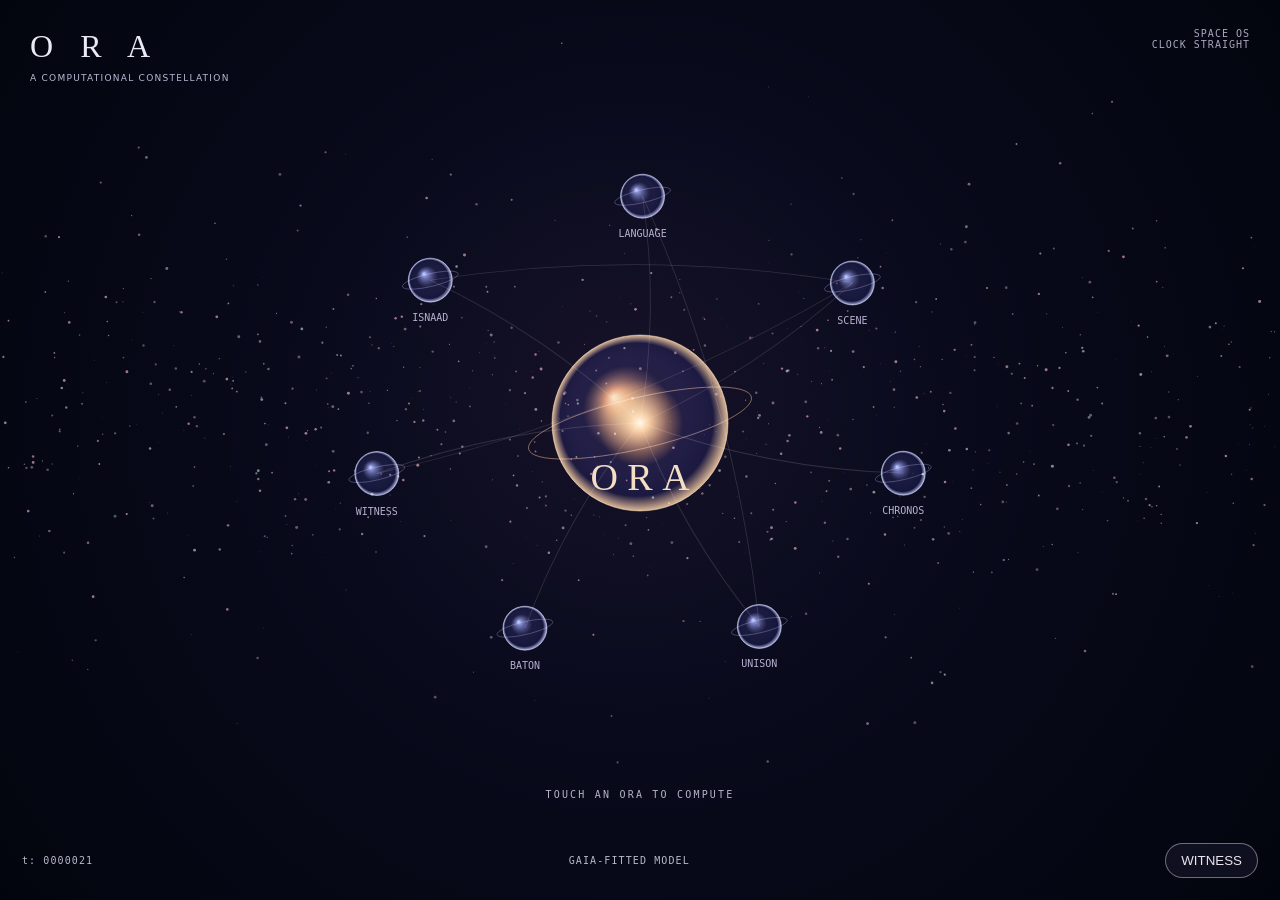
==== packages/ora-cosmos/web/index.html @ d0f13f99 "feat(oraspace): add cosmos-only ORA graph and Gaia-fitted model preview" ====
<!doctype html><html lang="en"><head><meta charset="utf-8"><meta name="viewport" content="width=device-width,initial-scale=1,viewport-fit=cover"><meta name="theme-color" content="#040511"><title>ORA Space | Computational Cosmos</title><style>
:root{color-scheme:dark}*{box-sizing:border-box}html,body{width:100%;height:100%;overflow:hidden;overscroll-behavior:none;margin:0;background:#02030a;color:#ece9f7;font-family:system-ui,sans-serif}main{position:fixed;inset:0;overflow:hidden;touch-action:none;background:radial-gradient(ellipse at center,#17132d,#040513 65%,#010208)}canvas{position:absolute;inset:0;width:100%;height:100%;touch-action:none}.top{position:absolute;z-index:2;top:0;left:0;right:0;display:flex;align-items:flex-start;justify-content:space-between;padding:28px 30px;pointer-events:none}.name{font:32px Georgia,serif;letter-spacing:.3em}.name small{font:9px system-ui;letter-spacing:.14em;color:#b9bbd5;display:block;margin-top:8px}.small{font:10px monospace;color:#a9a7c1;letter-spacing:.1em;text-align:right}.foot{position:absolute;bottom:0;left:0;right:0;display:flex;justify-content:space-between;align-items:center;z-index:2;padding:17px 22px max(22px,env(safe-area-inset-bottom));font:10px monospace;letter-spacing:.11em;color:#b8b7cc}.foot button,.box button{background:#151629b3;border:1px solid #d4c5e080;color:#ede4ed;border-radius:28px;padding:9px 15px;cursor:pointer}.guide{position:absolute;z-index:1;bottom:100px;left:50%;transform:translateX(-50%);font:10px monospace;letter-spacing:.22em;color:#b7b3ca;text-align:center;white-space:nowrap}.box{position:absolute;right:22px;top:50%;transform:translateY(-50%);z-index:5;border:1px solid #bfabb482;border-radius:23px;padding:23px;background:#101226e8;max-height:68vh;overflow:auto;width:min(330px,calc(100% - 44px));backdrop-filter:blur(17px);touch-action:pan-y;box-shadow:0 20px 70px #000a}.box[hidden]{display:none}.box h2{font:30px Georgia,serif;margin:5px 0 10px}.box p{font:13px/1.6 system-ui;color:#c6c0d5}.box .tag{font:10px monospace;color:#dfc5a3;line-height:1.7;overflow-wrap:anywhere}.box pre{white-space:pre-wrap;overflow-wrap:anywhere;font:10px/1.5 monospace;color:#ccc8dc;max-height:125px;overflow:auto}.close{float:right}.box button{margin-top:13px}@media(max-width:650px){.top{padding:25px 20px}.name{font-size:27px}.small{font-size:8px}.guide{font-size:9px}.box{bottom:60px;top:auto;left:12px;right:12px;transform:none;width:auto;max-height:41vh;padding:15px 19px}.box h2{font-size:25px}.box p{margin:4px 0}.foot{font-size:9px}}@media(prefers-reduced-motion:reduce){*{animation:none!important}}
</style></head><body><main id="world" aria-label="Computational ORA Space, sky only"><canvas id="sky" aria-hidden="true"></canvas><div class="top"><div class="name">O R A<small>A COMPUTATIONAL CONSTELLATION</small></div><div class="small">SPACE OS<br>CLOCK STRAIGHT</div></div><div id="guide" class="guide">TOUCH AN ORA TO COMPUTE</div><section class="box" id="panel" hidden><button type="button" id="close" class="close" aria-label="Close">x</button><div class="tag" id="kind"></div><h2 id="title">ORA</h2><p id="goal"></p><div class="tag" id="state"></div><button id="compute" type="button">Compute preview</button><pre id="trace" aria-live="polite"></pre></section><footer class="foot"><span id="tick">t: 000000</span><span>GAIA-FITTED MODEL</span><button id="witness" type="button">WITNESS</button></footer></main>
<script>
"use strict";
// Source: akadaan310/isnaad / src/lib/cosmos/stellar.ts & data/sky/astrophysics.json.
// Derived Gaia DR3 FIT parameters; stars below are GENERATED MODEL SAMPLES, NOT Gaia source rows.
const LAW={source:"ISNAAD Gaia DR3 TAP fit",samples:{colorMagnitude:399993,teff:200000,disc:300000},hZPc:121,fitR2:0.977,epoch:2016,truth:"GENERATED_GAIA_FITTED_MODEL"};
const GAIA_DR3_COUNT=1811709771;
const ORAS=[
{id:"ora-sovereign",name:"ORA",role:"SOVEREIGN",op:"govern.constellation",goal:"Govern ORA identity, typed capability grants and continuity",state:"LOCAL_KERNEL"},
{id:"ora-language",name:"Language",role:"ORACLE",op:"language.inspect",goal:"Inspect script forms and grammar under source constraints",state:"LOCAL_PREVIEW"},
{id:"ora-scene",name:"Scene",role:"GENERATOR",op:"scene.generate",goal:"Compose deterministic Space OS scene recipes",state:"LOCAL_PREVIEW"},
{id:"ora-clock",name:"Chronos",role:"CLOCK",op:"clock.sample",goal:"Witness the shared 24 Hz logical timeline",state:"LOCAL_PREVIEW"},
{id:"ora-unison",name:"Unison",role:"COMPILER",op:"grammar.propose",goal:"Propose typed grammars without silently admitting them",state:"LOCAL_PREVIEW"},
{id:"ora-baton",name:"Baton",role:"CONTINUITY",op:"baton.offer",goal:"Negotiate an authenticated handoff and store receipts",state:"UNIMPLEMENTED"},
{id:"ora-witness",name:"Witness",role:"VERIFIER",op:"render.profile",goal:"Measure browser rendering speed without images or screenshots",state:"LOCAL_KERNEL"},
{id:"ora-space",name:"ISNAAD",role:"ASTROPHYSICS",op:"gaia.model",goal:"Explore a measured Gaia-derived galactic population model",state:"LOCAL_PREVIEW"}];
const EDGES=[["ora-sovereign","ora-language"],["ora-sovereign","ora-scene"],["ora-sovereign","ora-clock"],["ora-sovereign","ora-unison"],["ora-sovereign","ora-baton"],["ora-sovereign","ora-witness"],["ora-sovereign","ora-space"],["ora-scene","ora-space"],["ora-unison","ora-language"],["ora-witness","ora-scene"]];
const C=document.getElementById("sky"),ctx=C.getContext("2d",{alpha:false}),T=Math.PI*2;
const $=x=>document.getElementById(x),reduce=matchMedia("(prefers-reduced-motion:reduce)").matches;
const seedRand=(()=>{let x=41729;return()=>{x^=x<<13;x^=x>>>17;x^=x<<5;return(x>>>0)/4294967296}})();
const hist=[[-.4,228],[0,2259],[.4,3796],[.8,19360],[1.2,12868],[1.6,10478],[2,16874],[2.4,35616],[2.8,53708],[3.2,36688],[3.6,8229],[4,1324]];
function colorPick(){let s=hist.reduce((a,z)=>a+z[1],0),t=seedRand()*s;for(const [c,n]of hist){t-=n;if(t<=0)return c}return 1}
const stars=Array.from({length:900},(_,i)=>{let c=colorPick(),a=seedRand()*T,r=Math.sqrt(seedRand())*.72,z=-Math.log(Math.max(1e-8,1-seedRand()))*LAW.hZPc*(seedRand()<.5?-1:1);return{x:.5+Math.cos(a)*r*.9,y:.47+Math.sin(a)*r*.19+z/1700,mag:seedRand(),color:c,phase:seedRand()*T,truth:"GENERATED_NOT_OBSERVED"}});
const record={frameTimes:[],cpuMs:[],errors:0,events:[],last:null,frames:0,dpr:1,started:new Date().toISOString()};
let W=0,H=0,selected=null,shift=0,down=null;
function resize(){W=innerWidth;H=innerHeight;record.dpr=Math.min(devicePixelRatio||1,W<700?1.3:1.6);C.width=Math.round(W*record.dpr);C.height=Math.round(H*record.dpr);ctx.setTransform(record.dpr,0,0,record.dpr,0,0);record.events.push({kind:"resize",w:W,h:H})}resize();addEventListener("resize",resize);
const start=performance.now();
function pos(i,t){if(i===0)return{x:W*.5,y:H*.47};const a=-Math.PI/2+(i-1)*T/(ORAS.length-1)+shift+(reduce?0:.01*Math.sin(t*.17+i));let r=Math.min(W*.41,H*.3);return{x:W*.5+Math.cos(a)*r,y:H*.47+Math.sin(a)*r*.84}}
function orb(x,y,r,core,t){ctx.save();ctx.globalCompositeOperation="screen";const g=ctx.createRadialGradient(x-r*.3,y-r*.3,0,x,y,r);g.addColorStop(0,core?"#fbe5bd":"#ced2ff");g.addColorStop(.12,core?"#df9b6a":"#7a83c6");g.addColorStop(.5,"#1e1c4188");g.addColorStop(.87,"#0a0a1f");g.addColorStop(1,core?"#ddb584":"#afb4e4");ctx.fillStyle=g;ctx.beginPath();ctx.arc(x,y,r,0,T);ctx.fill();ctx.strokeStyle=core?"#e7c69890":"#acafd899";ctx.beginPath();ctx.arc(x,y,r,0,T);ctx.stroke();ctx.strokeStyle=core?"#ce9b7399":"#9495d560";ctx.beginPath();ctx.ellipse(x,y,r*1.3,r*.29,-.23,0,T);ctx.stroke();if(core){const b=ctx.createRadialGradient(x,y,0,x,y,r*.49);b.addColorStop(0,"#fff5d8");b.addColorStop(.2,"#f4bd78");b.addColorStop(1,"#eb8b2a00");ctx.fillStyle=b;ctx.beginPath();ctx.arc(x,y,r*.5,0,T);ctx.fill()}ctx.restore()}
function draw(t){const b=ctx.createRadialGradient(W*.49,H*.43,0,W*.5,H*.5,Math.max(W,H)*.8);b.addColorStop(0,"#171229");b.addColorStop(.3,"#090b1d");b.addColorStop(.78,"#02040d");b.addColorStop(1,"#010107");ctx.fillStyle=b;ctx.fillRect(0,0,W,H);
ctx.save();for(const s of stars){const a=reduce?1:.7+.3*Math.sin(s.phase+t*(.09+.13*s.mag)),x=s.x*W,y=s.y*H;if(x<0||x>W||y<0||y>H)continue;ctx.fillStyle=`rgba(${s.color>2?255:202},${s.color>2?195:225},${s.color<1?245:209},${(.18+.44*a).toFixed(3)})`;ctx.beginPath();ctx.arc(x,y,.25+1.25*(1-s.mag),0,T);ctx.fill()}ctx.restore();
const nodes=ORAS.map((o,i)=>pos(i,t)),center=nodes[0];
ctx.save();ctx.globalCompositeOperation="screen";for(const [from,to]of EDGES){const i=ORAS.findIndex(x=>x.id===from),j=ORAS.findIndex(x=>x.id===to),a=nodes[i],b=nodes[j];if(!a||!b)continue;ctx.strokeStyle=(selected===from||selected===to)?"#efd1a688":"#d5bcb72e";ctx.lineWidth=selected===from||selected===to?1.35:.8;ctx.beginPath();ctx.moveTo(a.x,a.y);ctx.quadraticCurveTo((a.x+b.x)/2-(b.y-a.y)*.08,(a.y+b.y)/2+(b.x-a.x)*.08,b.x,b.y);ctx.stroke()}ctx.restore();
for(let i=1;i<nodes.length;i++){const p=nodes[i],r=Math.min(22,Math.min(W,H)*.047);orb(p.x,p.y,r,false,t);ctx.fillStyle=selected===ORAS[i].id?"#f5dab1":"#b7b0d0";ctx.textAlign="center";ctx.font="10px monospace";ctx.fillText(ORAS[i].name.toUpperCase(),p.x,p.y+r+19)}
const r=Math.min(88,Math.min(W,H)*.16);orb(center.x,center.y,r,true,t);ctx.textAlign="center";ctx.font=`${W<650?26:38}px Georgia,serif`;ctx.fillStyle="#f4dfc4";ctx.fillText("O R A",center.x,center.y+r*.76)}
function hit(x,y,t){let best=null;ORAS.forEach((o,i)=>{let p=pos(i,t),d=Math.hypot(x-p.x,y-p.y),r=i===0?90:38;if(d<r&&(!best||d<best.d))best={o,d}});return best&&best.o}
function show(o){selected=o.id;$("panel").hidden=false;$("title").textContent=o.name;$("kind").textContent=o.role+" · "+o.op;$("goal").textContent=o.goal;$("state").textContent=o.id+" / "+o.state;$("trace").textContent="";record.events.push({kind:"select",id:o.id});$("guide").textContent="ORA MACHINE · "+o.role}
$("close").onclick=()=>{$("panel").hidden=true;selected=null};$("witness").onclick=()=>show(ORAS[6]);
$("compute").onclick=()=>{const o=ORAS.find(o=>o.id===selected);if(!o)return;const t=Math.max(0,Math.floor((performance.now()-start)*.024));$("trace").textContent=JSON.stringify({ora:o.id,operator:o.op,clock_tick:t,effect:"NONE",status:o.state==="UNIMPLEMENTED"?"ADAPTER_REQUIRED":"PREVIEW_ONLY",source:o.id==="ora-space"?LAW.source:"LOCAL_CONTRACT"},null,2)};
C.addEventListener("pointerdown",e=>down={x:e.clientX,y:e.clientY,shift});
C.addEventListener("pointermove",e=>{if(down&&Math.abs(e.clientX-down.x)>10)shift=down.shift+(e.clientX-down.x)/Math.max(W,200)*.7});
C.addEventListener("pointerup",e=>{const d=down;down=null;if(d&&Math.hypot(e.clientX-d.x,e.clientY-d.y)>15)return;const o=hit(e.clientX,e.clientY,Math.max(0,(performance.now()-start)/1000));if(o)show(o);else{$("panel").hidden=true;selected=null}});
function report(){const sorted=record.frameTimes.slice().sort((a,b)=>a-b),cpu=record.cpuMs.slice().sort((a,b)=>a-b),pick=(a,q)=>a.length?a[Math.max(0,Math.ceil(q*a.length)-1)]:null,med=pick(sorted,.5);return{schema:"ora.render-witness/0.6",frames:record.frames,p50_ms:med,p95_ms:pick(sorted,.95),draw_p95_ms:pick(cpu,.95),estimated_fps:med?Math.round(1000/med):0,frames_over_50ms:sorted.filter(x=>x>50).length,errors:record.errors,canvas_dpr:record.dpr,model_stars:stars.length,screenshots:0,source:LAW.source,real_gpu_measurement:false}}
function frame(now){if(document.visibilityState==="hidden"){record.last=now;requestAnimationFrame(frame);return}const startDraw=performance.now();const seconds=Math.max(0,(now-start)/1000);try{draw(reduce?0:seconds)}catch(e){record.errors++;record.events.push({kind:"error",message:String(e)});return}const cost=performance.now()-startDraw;if(record.last!==null){record.frameTimes.push(now-record.last);record.cpuMs.push(cost);if(record.frameTimes.length>1800){record.frameTimes.shift();record.cpuMs.shift()}}record.last=now;record.frames++;if(record.frames%24===0)$("tick").textContent="t: "+String(Math.floor(seconds*24)).padStart(7,"0");requestAnimationFrame(frame)}requestAnimationFrame(frame);
window.ORA_SPACE={version:"cosmos/0.6",oraCount:ORAS.length,graphEdges:EDGES,gaiaCatalogCount:GAIA_DR3_COUNT,gaiaFit:LAW,diagnostics:report,inspect:id=>{const o=ORAS.find(o=>o.id===id);if(o)show(o);return o},compute:id=>{const o=ORAS.find(o=>o.id===id);return o?{ora:o.id,status:o.state,effect:"NONE"}:null}};
addEventListener("error",()=>record.errors++);
</script></main></body></html>
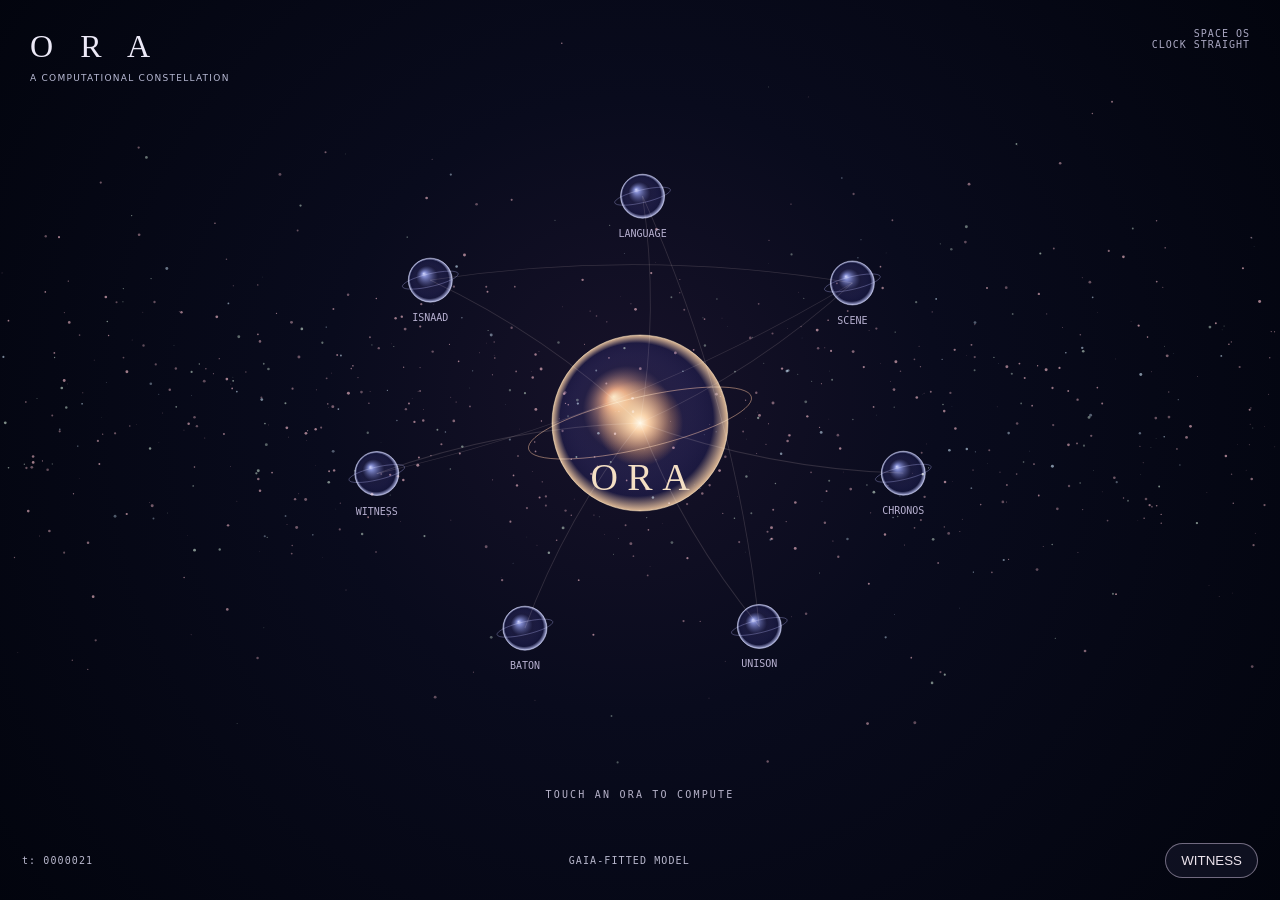
==== commit 3d48fda9: "feat(ora-cosmos): timed screenshot-free Render Witness benchmark" ====
--- a/packages/ora-cosmos/web/index.html
+++ b/packages/ora-cosmos/web/index.html
@@ -43,7 +43,8 @@
 C.addEventListener("pointermove",e=>{if(down&&Math.abs(e.clientX-down.x)>10)shift=down.shift+(e.clientX-down.x)/Math.max(W,200)*.7});
 C.addEventListener("pointerup",e=>{const d=down;down=null;if(d&&Math.hypot(e.clientX-d.x,e.clientY-d.y)>15)return;const o=hit(e.clientX,e.clientY,Math.max(0,(performance.now()-start)/1000));if(o)show(o);else{$("panel").hidden=true;selected=null}});
 function report(){const sorted=record.frameTimes.slice().sort((a,b)=>a-b),cpu=record.cpuMs.slice().sort((a,b)=>a-b),pick=(a,q)=>a.length?a[Math.max(0,Math.ceil(q*a.length)-1)]:null,med=pick(sorted,.5);return{schema:"ora.render-witness/0.6",frames:record.frames,p50_ms:med,p95_ms:pick(sorted,.95),draw_p95_ms:pick(cpu,.95),estimated_fps:med?Math.round(1000/med):0,frames_over_50ms:sorted.filter(x=>x>50).length,errors:record.errors,canvas_dpr:record.dpr,model_stars:stars.length,screenshots:0,source:LAW.source,real_gpu_measurement:false}}
+function benchmark(ms=5000){const duration=Math.max(1000,Math.min(60000,Math.floor(Number(ms)||5000)));const before=record.frames;return new Promise(resolve=>setTimeout(()=>{const stats=report();resolve({...stats,requestedDurationMs:duration,framesInTest:record.frames-before,passes:{noErrors:stats.errors===0,noLongStalls:stats.p95_ms!==null&&stats.p95_ms<50,hasAnimation:record.frames-before>=Math.max(8,Math.floor(duration/80)),noScreenshots:true},benchmarkTruth:"MEASURED_IN_BROWSER_NOT_GPU_TIMER_QUERY"})},duration))}
 function frame(now){if(document.visibilityState==="hidden"){record.last=now;requestAnimationFrame(frame);return}const startDraw=performance.now();const seconds=Math.max(0,(now-start)/1000);try{draw(reduce?0:seconds)}catch(e){record.errors++;record.events.push({kind:"error",message:String(e)});return}const cost=performance.now()-startDraw;if(record.last!==null){record.frameTimes.push(now-record.last);record.cpuMs.push(cost);if(record.frameTimes.length>1800){record.frameTimes.shift();record.cpuMs.shift()}}record.last=now;record.frames++;if(record.frames%24===0)$("tick").textContent="t: "+String(Math.floor(seconds*24)).padStart(7,"0");requestAnimationFrame(frame)}requestAnimationFrame(frame);
-window.ORA_SPACE={version:"cosmos/0.6",oraCount:ORAS.length,graphEdges:EDGES,gaiaCatalogCount:GAIA_DR3_COUNT,gaiaFit:LAW,diagnostics:report,inspect:id=>{const o=ORAS.find(o=>o.id===id);if(o)show(o);return o},compute:id=>{const o=ORAS.find(o=>o.id===id);return o?{ora:o.id,status:o.state,effect:"NONE"}:null}};
+window.ORA_SPACE={version:"cosmos/0.6",oraCount:ORAS.length,graphEdges:EDGES,gaiaCatalogCount:GAIA_DR3_COUNT,gaiaFit:LAW,diagnostics:report,benchmark,inspect:id=>{const o=ORAS.find(o=>o.id===id);if(o)show(o);return o},compute:id=>{const o=ORAS.find(o=>o.id===id);return o?{ora:o.id,status:o.state,effect:"NONE"}:null}};
 addEventListener("error",()=>record.errors++);
 </script></main></body></html>
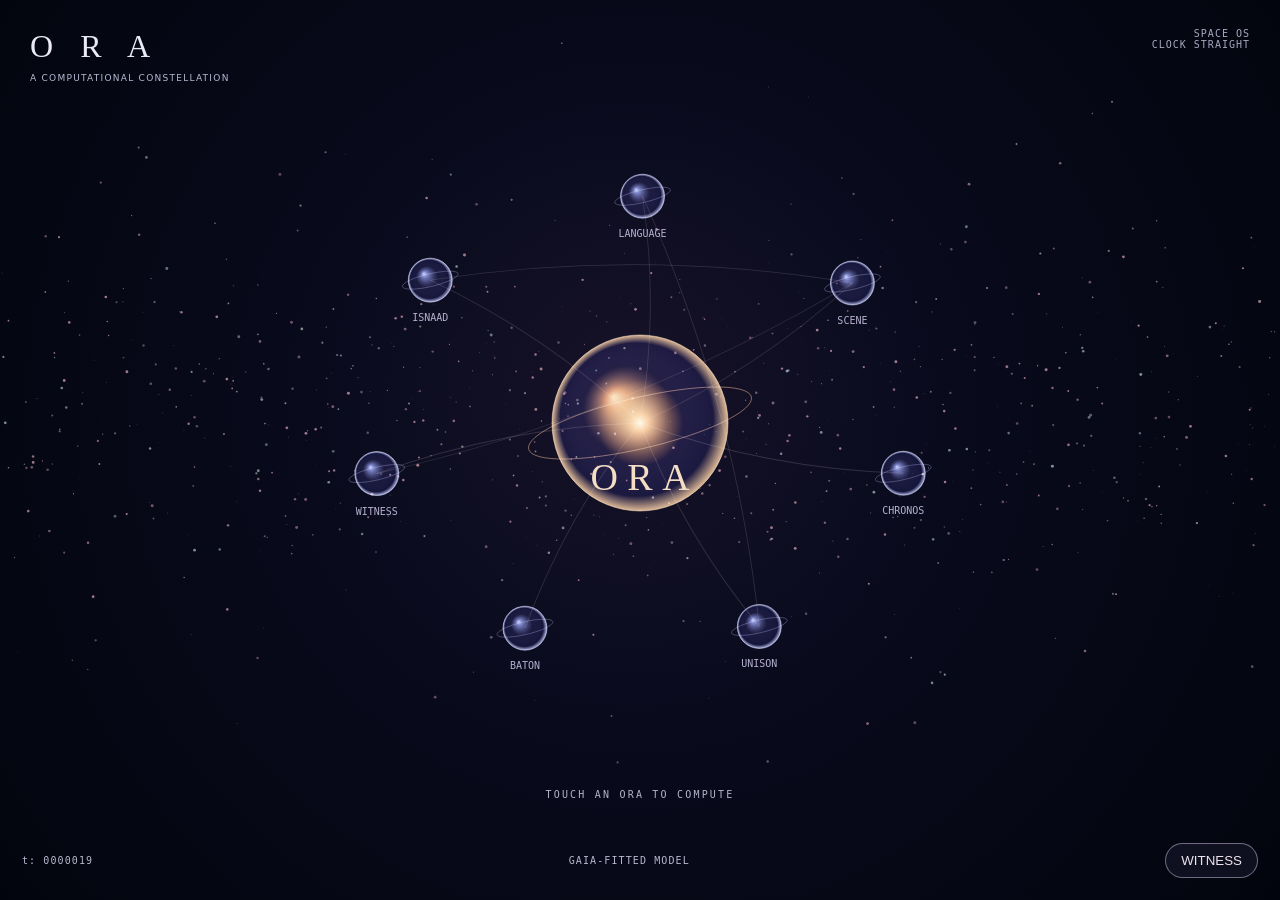
==== commit 1efe77a4: "feat(ora-witness): run 5s frame benchmark from mobile orb inspector" ====
--- a/packages/ora-cosmos/web/index.html
+++ b/packages/ora-cosmos/web/index.html
@@ -38,7 +38,7 @@
 function hit(x,y,t){let best=null;ORAS.forEach((o,i)=>{let p=pos(i,t),d=Math.hypot(x-p.x,y-p.y),r=i===0?90:38;if(d<r&&(!best||d<best.d))best={o,d}});return best&&best.o}
 function show(o){selected=o.id;$("panel").hidden=false;$("title").textContent=o.name;$("kind").textContent=o.role+" · "+o.op;$("goal").textContent=o.goal;$("state").textContent=o.id+" / "+o.state;$("trace").textContent="";record.events.push({kind:"select",id:o.id});$("guide").textContent="ORA MACHINE · "+o.role}
 $("close").onclick=()=>{$("panel").hidden=true;selected=null};$("witness").onclick=()=>show(ORAS[6]);
-$("compute").onclick=()=>{const o=ORAS.find(o=>o.id===selected);if(!o)return;const t=Math.max(0,Math.floor((performance.now()-start)*.024));$("trace").textContent=JSON.stringify({ora:o.id,operator:o.op,clock_tick:t,effect:"NONE",status:o.state==="UNIMPLEMENTED"?"ADAPTER_REQUIRED":"PREVIEW_ONLY",source:o.id==="ora-space"?LAW.source:"LOCAL_CONTRACT"},null,2)};
+$("compute").onclick=async()=>{const o=ORAS.find(o=>o.id===selected);if(!o)return;if(o.id==="ora-witness"){$("trace").textContent="MEASURING 5 SECONDS · NO SCREENSHOTS";const result=await benchmark(5000);$("trace").textContent=JSON.stringify(result,null,2);return;}const t=Math.max(0,Math.floor((performance.now()-start)*.024));$("trace").textContent=JSON.stringify({ora:o.id,operator:o.op,clock_tick:t,effect:"NONE",status:o.state==="UNIMPLEMENTED"?"ADAPTER_REQUIRED":"PREVIEW_ONLY",source:o.id==="ora-space"?LAW.source:"LOCAL_CONTRACT"},null,2)};
 C.addEventListener("pointerdown",e=>down={x:e.clientX,y:e.clientY,shift});
 C.addEventListener("pointermove",e=>{if(down&&Math.abs(e.clientX-down.x)>10)shift=down.shift+(e.clientX-down.x)/Math.max(W,200)*.7});
 C.addEventListener("pointerup",e=>{const d=down;down=null;if(d&&Math.hypot(e.clientX-d.x,e.clientY-d.y)>15)return;const o=hit(e.clientX,e.clientY,Math.max(0,(performance.now()-start)/1000));if(o)show(o);else{$("panel").hidden=true;selected=null}});
